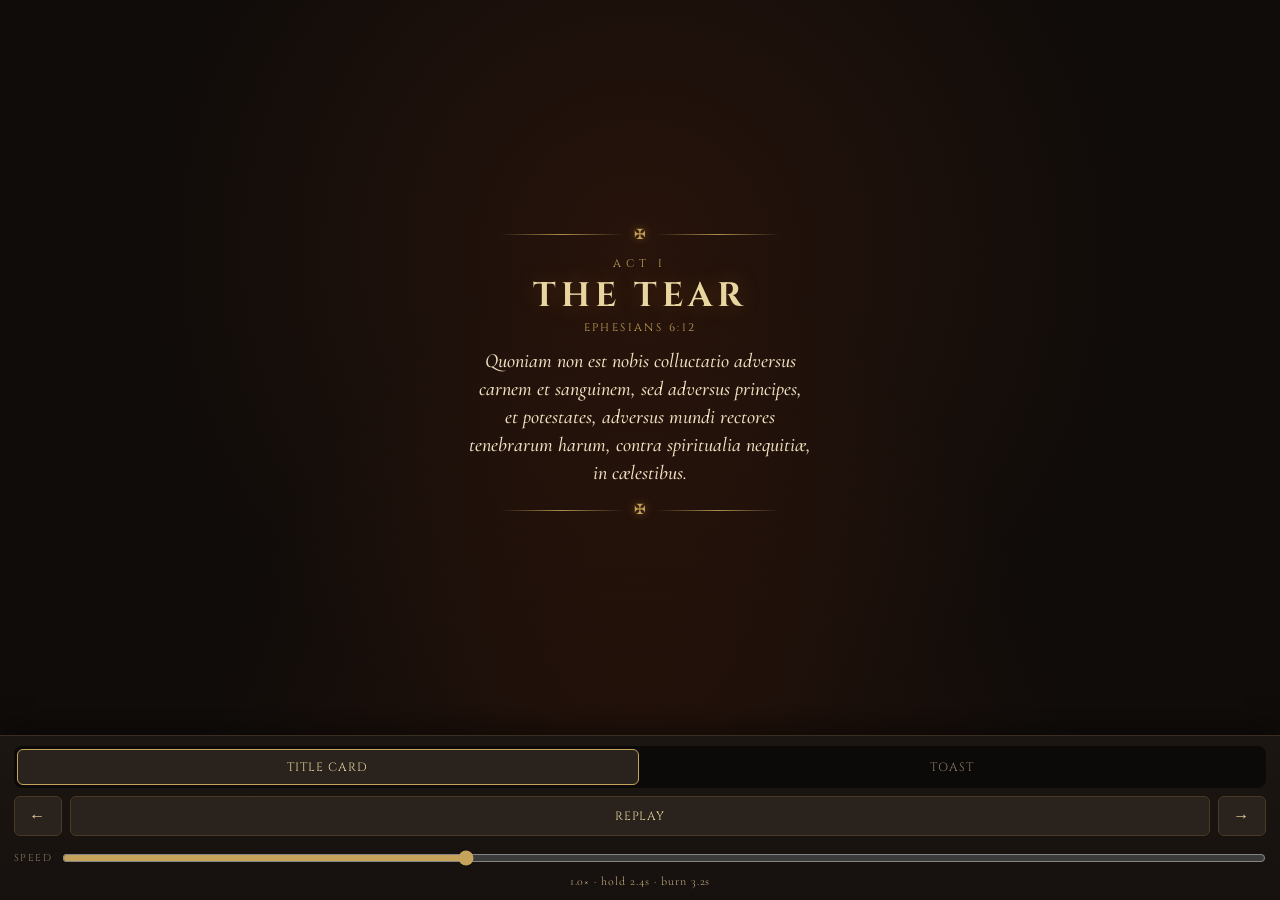
==== verse-test/index.html @ 7f412704 "Add Latin-to-KJV scripture burn feel-test at /verse-test/ Standalone phone page for comparing a full" ====
<!doctype html>
<html lang="en">
<head>
  <meta charset="utf-8" />
  <meta name="viewport" content="width=device-width, initial-scale=1, viewport-fit=cover" />
  <meta name="theme-color" content="#100c0a" />
  <meta name="apple-mobile-web-app-capable" content="yes" />
  <title>Outremer — scripture burn test</title>
  <link rel="icon" href="data:image/svg+xml,<svg xmlns='http://www.w3.org/2000/svg' viewBox='0 0 16 16'><rect width='16' height='16' fill='%23100c0a'/><path d='M7 1h2v5h5v2H9v7H7V8H2V6h5z' fill='%23c5a35a'/></svg>" />
  <link rel="preconnect" href="https://fonts.googleapis.com" />
  <link rel="preconnect" href="https://fonts.gstatic.com" crossorigin />
  <link rel="stylesheet" href="https://fonts.googleapis.com/css2?family=Cinzel:wght@400;700&amp;family=Cormorant+Garamond:ital,wght@0,500;0,600;0,700;1,500;1,600&amp;display=swap" />
  <link rel="stylesheet" href="style.css" />
</head>
<body>
  <div id="app" data-mode="title">
    <div id="stage" aria-live="polite">
      <div id="map" aria-hidden="true">
        <div class="node n1"></div>
        <div class="node n2 consecrated"></div>
        <div class="node n3"></div>
        <div class="node n4"></div>
        <div class="node n5"></div>
      </div>

      <div id="frame">
        <div class="filigree top" aria-hidden="true">
          <span class="rule"></span>
          <span class="cross">✠</span>
          <span class="rule"></span>
        </div>

        <p id="kicker"></p>
        <h1 id="act-title"></h1>

        <div id="card">
          <p id="reference"></p>
          <div id="verse-well">
            <p id="english" class="verse"></p>
            <p id="latin" class="verse" aria-hidden="true"></p>
            <canvas id="embers" aria-hidden="true"></canvas>
          </div>
        </div>

        <div class="filigree bot" aria-hidden="true">
          <span class="rule"></span>
          <span class="cross">✠</span>
          <span class="rule"></span>
        </div>
      </div>
    </div>

    <footer id="chrome">
      <div class="chrome-row modes" role="tablist" aria-label="Presentation mode">
        <button type="button" id="btn-title" class="mode on" role="tab" aria-selected="true">Title card</button>
        <button type="button" id="btn-toast" class="mode" role="tab" aria-selected="false">Toast</button>
      </div>
      <div class="chrome-row actions">
        <button type="button" id="btn-prev" class="act" aria-label="Previous verse">←</button>
        <button type="button" id="btn-replay" class="act wide">Replay</button>
        <button type="button" id="btn-next" class="act" aria-label="Next verse">→</button>
      </div>
      <label class="speed">
        <span id="speed-label">Speed</span>
        <input type="range" id="speed" min="50" max="200" step="10" value="100" aria-valuetext="1 times" />
        <span id="speed-vals"></span>
      </label>
    </footer>
  </div>
  <script src="verse.js"></script>
</body>
</html>
---- verse-test/style.css ----
/* Outremer — scripture burn feel-test. Mobile-first, 390×844. */

:root {
  --ink: #100c0a;
  --ink-2: #1a1410;
  --parchment: #e8d5b0;
  --parchment-deep: #c9ae80;
  --ink-latin: #3a2414;
  --ink-english: #1c120c;
  --gold: #c5a35a;
  --gold-bright: #e8d5a0;
  --ember: #ffb347;
  --ember-hot: #ff6a2a;
  --ember-core: #fff4c8;
  --ash: #2a1610;
  --chrome: #16110e;
  --muted: #8a7a64;
  --safe-t: env(safe-area-inset-top, 0px);
  --safe-b: env(safe-area-inset-bottom, 0px);
  --serif: "Cormorant Garamond", "Palatino Linotype", Palatino, "Times New Roman", serif;
  --display: Cinzel, "Palatino Linotype", Palatino, serif;
}

* { box-sizing: border-box; margin: 0; padding: 0; }
html, body { height: 100%; }
body {
  background: var(--ink);
  color: var(--parchment);
  font-family: var(--serif);
  -webkit-font-smoothing: antialiased;
  text-rendering: optimizeLegibility;
  overflow: hidden;
}

#app {
  height: 100%;
  height: 100dvh;
  display: flex;
  flex-direction: column;
  background:
    radial-gradient(ellipse at 50% 28%, rgba(160, 60, 16, 0.16), transparent 55%),
    radial-gradient(ellipse at 50% 100%, rgba(80, 30, 8, 0.35), transparent 50%),
    var(--ink);
}

/* —— Stage —— */
#stage {
  position: relative;
  flex: 1 1 auto;
  min-height: 0;
  display: flex;
  align-items: center;
  justify-content: center;
  overflow: hidden;
}

#map {
  display: none;
  position: absolute;
  inset: 0;
  background-color: #161310;
  background-image:
    linear-gradient(30deg, rgba(197, 163, 90, 0.045) 12%, transparent 12.5%),
    linear-gradient(150deg, rgba(197, 163, 90, 0.045) 12%, transparent 12.5%),
    linear-gradient(30deg, transparent 87%, rgba(197, 163, 90, 0.045) 87.5%),
    linear-gradient(150deg, transparent 87%, rgba(197, 163, 90, 0.045) 87.5%),
    radial-gradient(ellipse at 50% 0%, rgba(0, 0, 0, 0.15), transparent 60%);
  background-size: 48px 84px, 48px 84px, 48px 84px, 48px 84px, 100% 100%;
}
#app[data-mode="toast"] #map { display: block; }
#app[data-mode="toast"] #stage { align-items: flex-start; justify-content: center; }

.node {
  position: absolute;
  width: 18px;
  height: 18px;
  margin: -9px 0 0 -9px;
  border-radius: 50%;
  background: #2a221c;
  box-shadow: 0 0 0 2px #4a3a28, 0 0 0 5px rgba(16, 10, 8, 0.7);
}
.node.consecrated {
  background: var(--gold-bright);
  box-shadow:
    0 0 0 2px var(--gold),
    0 0 0 5px rgba(16, 10, 8, 0.7),
    0 0 18px 4px rgba(255, 179, 71, 0.45);
  animation: pulse 2.8s ease-in-out infinite;
}
.n1 { top: 22%; left: 28%; }
.n2 { top: 34%; left: 58%; }
.n3 { top: 52%; left: 40%; }
.n4 { top: 63%; left: 72%; }
.n5 { top: 74%; left: 24%; }
@keyframes pulse {
  0%, 100% { box-shadow: 0 0 0 2px var(--gold), 0 0 0 5px rgba(16,10,8,.7), 0 0 14px 3px rgba(255,179,71,.35); }
  50% { box-shadow: 0 0 0 2px var(--gold-bright), 0 0 0 6px rgba(16,10,8,.7), 0 0 26px 6px rgba(255,179,71,.6); }
}

/* —— Title-card / toast frame —— */
#frame {
  position: relative;
  z-index: 2;
  width: min(100%, 390px);
  max-height: 100%;
  display: flex;
  flex-direction: column;
  align-items: center;
  padding: calc(18px + var(--safe-t)) 22px 16px;
  overflow: hidden;
}

#app[data-mode="title"] #frame {
  justify-content: center;
  gap: 0;
}

#app[data-mode="toast"] #frame {
  width: calc(100% - 20px);
  max-width: 390px;
  margin: calc(10px + var(--safe-t)) 10px 0;
  padding: 10px 14px 12px;
  align-self: flex-start;
  background:
    radial-gradient(ellipse at 20% 0%, rgba(255, 220, 160, 0.18), transparent 50%),
    radial-gradient(ellipse at 80% 120%, rgba(90, 40, 10, 0.2), transparent 50%),
    linear-gradient(180deg, #efe0c0 0%, var(--parchment) 40%, #dcc6a0 100%);
  border: 1px solid rgba(90, 60, 24, 0.45);
  box-shadow:
    0 0 0 1px rgba(232, 213, 160, 0.25) inset,
    0 10px 28px rgba(0, 0, 0, 0.55),
    0 0 40px rgba(255, 140, 40, 0.08);
  pointer-events: none;
  opacity: 1;
  transform: translateY(0);
  transition: opacity 0.9s ease, transform 0.9s ease;
}
#app[data-mode="toast"] #frame.is-hidden {
  opacity: 0;
  transform: translateY(-8px);
}

#app[data-mode="toast"] #kicker { color: #6a4a22; }
#app[data-mode="toast"] #act-title { display: none; }
#app[data-mode="toast"] #reference { color: #6a4a22; }
#app[data-mode="toast"] .verse { color: var(--ink-latin); }
#app[data-mode="toast"] #english { color: var(--ink-english); }
#app[data-mode="toast"] .filigree { color: #8a6230; }
#app[data-mode="toast"] .filigree .rule { background: linear-gradient(90deg, transparent, #8a6230, transparent); }
#app[data-mode="toast"] .filigree.bot { margin-top: 8px; }
#app[data-mode="toast"] .filigree.top { margin-bottom: 4px; }

/* Title card typography sits on the dark field, not a heavy page */
#kicker {
  font-family: var(--display);
  font-weight: 400;
  font-size: 11px;
  letter-spacing: 0.42em;
  text-transform: uppercase;
  color: var(--gold);
  text-align: center;
  margin-bottom: 6px;
}
#act-title {
  font-family: var(--display);
  font-weight: 700;
  font-size: clamp(26px, 8vw, 34px);
  letter-spacing: 0.14em;
  text-transform: uppercase;
  color: var(--gold-bright);
  text-align: center;
  line-height: 1.15;
  text-shadow: 0 0 24px rgba(255, 160, 60, 0.22);
  margin-bottom: 4px;
}

.filigree {
  display: flex;
  align-items: center;
  gap: 10px;
  width: 100%;
  max-width: 280px;
  color: var(--gold);
  font-size: 14px;
  margin: 8px 0 14px;
}
.filigree.bot { margin: 16px 0 0; }
.filigree .rule {
  flex: 1;
  height: 1px;
  background: linear-gradient(90deg, transparent, var(--gold), transparent);
  opacity: 0.85;
}
.filigree .cross {
  line-height: 1;
  text-shadow: 0 0 10px rgba(255, 179, 71, 0.45);
}

#card {
  width: 100%;
  min-width: 0;
}

#reference {
  font-family: var(--display);
  font-size: 11px;
  letter-spacing: 0.22em;
  text-transform: uppercase;
  text-align: center;
  color: var(--gold);
  margin-bottom: 12px;
}
#reference .sub {
  display: block;
  margin-top: 3px;
  letter-spacing: 0.16em;
  font-size: 9px;
  opacity: 0.7;
  text-transform: none;
}

#verse-well {
  position: relative;
  width: 100%;
  min-height: 4em;
  display: grid;
  grid-template-columns: 1fr;
}

.verse {
  font-family: var(--serif);
  font-weight: 500;
  font-size: 20px;
  line-height: 1.4;
  text-align: center;
  text-wrap: pretty;
  hyphens: auto;
  -webkit-hyphens: auto;
  grid-area: 1 / 1;
  align-self: center;
  width: 100%;
  margin: 0;
}
#latin {
  position: relative;
  z-index: 2;
  font-style: italic;
  font-weight: 500;
  color: #f0e0c0;
}
#english {
  z-index: 1;
  font-style: normal;
  font-weight: 600;
  color: #f6edd4;
  opacity: 0;
  filter: blur(2px);
  transform: translateY(5px);
}
#app[data-mode="title"] #latin { color: #f0e0c0; }
#app[data-mode="title"] #english { color: #f6edd4; }

#english.is-in {
  opacity: 1;
  filter: blur(0);
  transform: none;
  text-shadow: 0 0 18px rgba(255, 200, 120, 0.28);
  transition:
    opacity var(--eng-ms, 900ms) ease,
    filter var(--eng-ms, 900ms) ease,
    transform var(--eng-ms, 900ms) ease,
    text-shadow 1.6s ease;
}
#english.is-settled { text-shadow: none; }

/* Letter burn states */
#latin .ch {
  display: inline;
  color: inherit;
  transition: none;
}
#latin .ch.ignite {
  color: var(--ember-core);
  text-shadow:
    0 0 4px var(--ember),
    0 0 10px var(--ember-hot),
    0 0 16px rgba(255, 80, 0, 0.8);
}
#latin .ch.char {
  color: #1a0a00;
  text-shadow: 0 0 3px #4a1808, 0 1px 1px rgba(0, 0, 0, 0.6);
  opacity: 0.4;
  filter: blur(0.35px);
}
#latin .ch.gone {
  opacity: 0;
  filter: blur(1.4px);
  text-shadow: none;
}

#embers {
  position: absolute;
  inset: 0;
  width: 100%;
  height: 100%;
  pointer-events: none;
  z-index: 3;
}

#app[data-mode="toast"] .verse { font-size: 15.5px; line-height: 1.35; }
#app[data-mode="toast"] #reference { margin-bottom: 6px; }
#app[data-mode="toast"] #kicker { font-size: 9px; letter-spacing: 0.32em; margin-bottom: 2px; }

/* —— Prototype chrome (always interactive) —— */
#chrome {
  flex: 0 0 auto;
  z-index: 5;
  background: linear-gradient(180deg, #1c1612 0%, var(--chrome) 100%);
  border-top: 1px solid #3a2e22;
  padding: 10px 14px calc(12px + var(--safe-b));
  box-shadow: 0 -12px 24px rgba(0, 0, 0, 0.35);
  pointer-events: auto;
}
.chrome-row {
  display: flex;
  gap: 8px;
  margin-bottom: 8px;
}
.modes { background: #0c0a08; border-radius: 8px; padding: 3px; gap: 3px; }
.mode, .act {
  font-family: var(--display);
  font-size: 12px;
  letter-spacing: 0.08em;
  text-transform: uppercase;
  color: var(--gold-bright);
  background: #2a221c;
  border: 1px solid #4a3a28;
  border-radius: 6px;
  height: 40px;
  padding: 0 12px;
  cursor: pointer;
  -webkit-tap-highlight-color: transparent;
  touch-action: manipulation;
}
.mode { flex: 1; background: transparent; border-color: transparent; color: var(--muted); height: 36px; }
.mode.on { background: #2a221c; border-color: var(--gold); color: var(--gold-bright); }
.act { flex: 0 0 48px; font-size: 16px; }
.act.wide { flex: 1; font-size: 12px; }
.mode:active, .act:active { transform: translateY(1px); background: #3a3024; }

.speed {
  display: grid;
  grid-template-columns: auto 1fr;
  grid-template-rows: auto auto;
  column-gap: 10px;
  align-items: center;
  font-family: var(--display);
  font-size: 10px;
  letter-spacing: 0.14em;
  text-transform: uppercase;
  color: var(--muted);
}
.speed span:first-child { grid-row: 1; }
#speed {
  grid-column: 2;
  grid-row: 1;
  width: 100%;
  accent-color: var(--gold);
  height: 28px;
}
#speed-vals {
  grid-column: 1 / -1;
  text-align: center;
  letter-spacing: 0.08em;
  color: #b8a078;
  margin-top: 2px;
  text-transform: none;
  font-family: var(--serif);
  font-size: 12px;
}

@media (prefers-reduced-motion: reduce) {
  #english, #frame, .node.consecrated { transition: none !important; animation: none !important; }
}
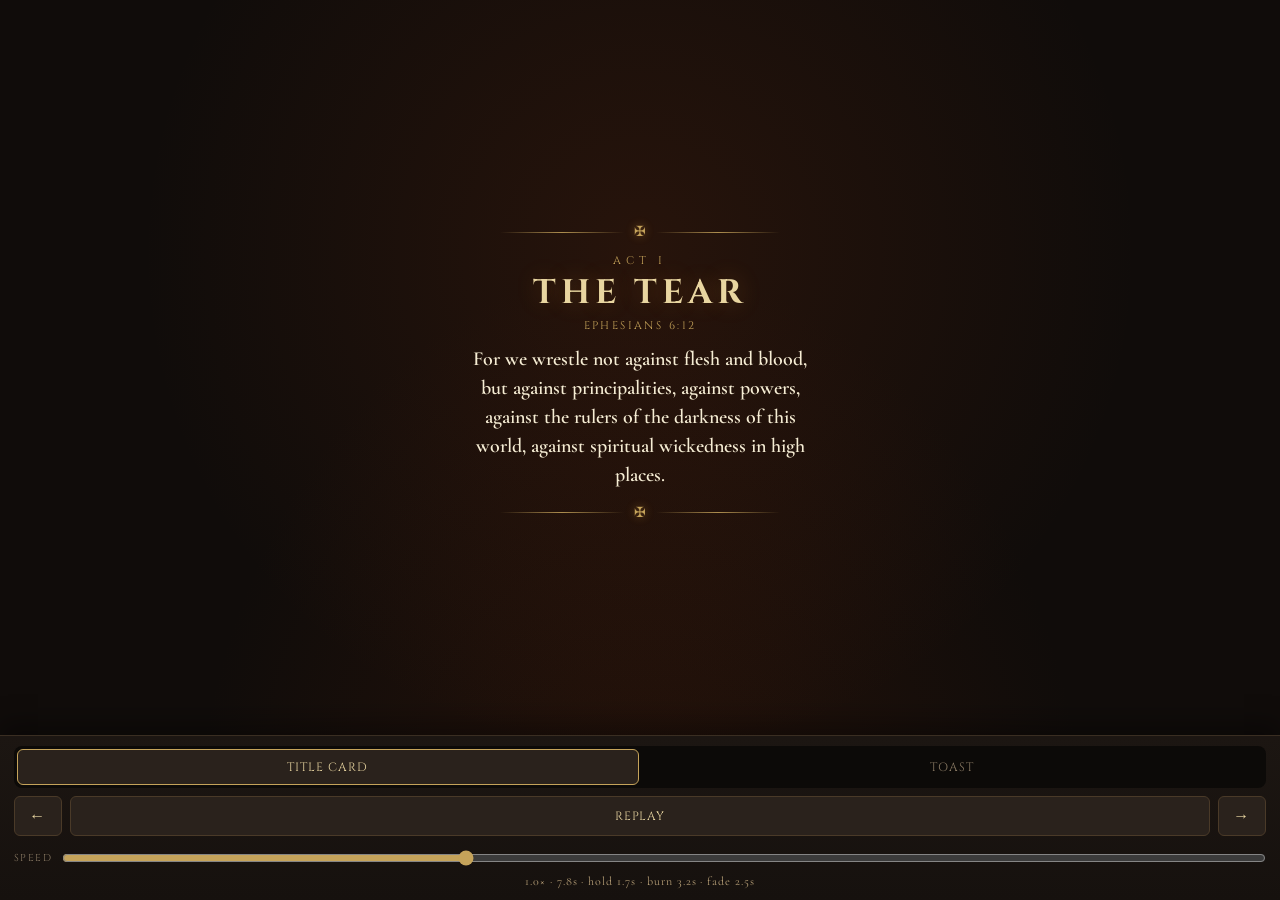
==== commit 0957afcf: "Verse test: letter-by-letter Latin burn, then English fade Each glyph burns away with a CSS-staggere" ====
--- a/verse-test/index.html
+++ b/verse-test/index.html
@@ -38,7 +38,6 @@
           <div id="verse-well">
             <p id="english" class="verse"></p>
             <p id="latin" class="verse" aria-hidden="true"></p>
-            <canvas id="embers" aria-hidden="true"></canvas>
           </div>
         </div>
 
--- a/verse-test/style.css
+++ b/verse-test/style.css
@@ -133,7 +133,7 @@
   pointer-events: none;
   opacity: 1;
   transform: translateY(0);
-  transition: opacity 0.9s ease, transform 0.9s ease;
+  transition: opacity var(--toast-fade-ms, 900ms) ease, transform var(--toast-fade-ms, 900ms) ease;
 }
 #app[data-mode="toast"] #frame.is-hidden {
   opacity: 0;
@@ -231,15 +231,13 @@
   font-family: var(--serif);
   font-weight: 500;
   font-size: 20px;
-  line-height: 1.4;
+  line-height: 1.45;
   text-align: center;
-  text-wrap: pretty;
-  hyphens: auto;
-  -webkit-hyphens: auto;
   grid-area: 1 / 1;
   align-self: center;
   width: 100%;
   margin: 0;
+  /* Both verses share this cell so the card does not resize mid-sequence. */
 }
 #latin {
   position: relative;
@@ -247,64 +245,98 @@
   font-style: italic;
   font-weight: 500;
   color: #f0e0c0;
+  --letter-ink: #f0e0c0;
 }
 #english {
   z-index: 1;
   font-style: normal;
   font-weight: 600;
   color: #f6edd4;
+  --letter-ink: #f6edd4;
+}
+#app[data-mode="title"] #latin { color: #f0e0c0; --letter-ink: #f0e0c0; }
+#app[data-mode="title"] #english { color: #f6edd4; --letter-ink: #f6edd4; }
+#app[data-mode="toast"] #latin { color: var(--ink-latin); --letter-ink: var(--ink-latin); }
+#app[data-mode="toast"] #english { color: var(--ink-english); --letter-ink: var(--ink-english); }
+
+/* Keep wrapping at word boundaries; letters inside a word never split. */
+.word {
+  display: inline-block;
+  white-space: nowrap;
+}
+.ch {
+  display: inline-block;
+  color: inherit;
+}
+
+/* Latin: default fully visible. After --hold-ms, each glyph burns in reading order. */
+#latin.play .ch {
+  animation: letter-burn var(--burn-letter-ms, 580ms) linear forwards;
+  animation-delay: calc(var(--hold-ms, 0ms) + var(--i) * var(--burn-stagger-ms, 16ms));
+}
+@keyframes letter-burn {
+  0% {
+    opacity: 1;
+    color: var(--letter-ink);
+    text-shadow: none;
+    transform: translateY(0);
+  }
+  14% {
+    opacity: 1;
+    color: var(--ember-core);
+    text-shadow:
+      0 0 4px var(--ember),
+      0 0 10px var(--ember-hot),
+      0 0 16px rgba(255, 80, 0, 0.85);
+    transform: translateY(0);
+  }
+  36% {
+    opacity: 0.85;
+    color: #2a0c00;
+    text-shadow: 0 0 4px #4a1808;
+    transform: translateY(-2px);
+  }
+  100% {
+    opacity: 0;
+    color: #1a0a00;
+    text-shadow: none;
+    transform: translateY(-8px);
+  }
+}
+
+/* English: letters occupy space from the start (opacity 0) so layout is reserved.
+   Fade begins only after the Latin wave and the pause. */
+#english .ch {
   opacity: 0;
-  filter: blur(2px);
-  transform: translateY(5px);
-}
-#app[data-mode="title"] #latin { color: #f0e0c0; }
-#app[data-mode="title"] #english { color: #f6edd4; }
-
-#english.is-in {
-  opacity: 1;
-  filter: blur(0);
-  transform: none;
-  text-shadow: 0 0 18px rgba(255, 200, 120, 0.28);
-  transition:
-    opacity var(--eng-ms, 900ms) ease,
-    filter var(--eng-ms, 900ms) ease,
-    transform var(--eng-ms, 900ms) ease,
-    text-shadow 1.6s ease;
-}
-#english.is-settled { text-shadow: none; }
-
-/* Letter burn states */
-#latin .ch {
-  display: inline;
-  color: inherit;
-  transition: none;
-}
-#latin .ch.ignite {
-  color: var(--ember-core);
-  text-shadow:
-    0 0 4px var(--ember),
-    0 0 10px var(--ember-hot),
-    0 0 16px rgba(255, 80, 0, 0.8);
-}
-#latin .ch.char {
-  color: #1a0a00;
-  text-shadow: 0 0 3px #4a1808, 0 1px 1px rgba(0, 0, 0, 0.6);
-  opacity: 0.4;
-  filter: blur(0.35px);
-}
-#latin .ch.gone {
-  opacity: 0;
-  filter: blur(1.4px);
-  text-shadow: none;
-}
-
-#embers {
-  position: absolute;
-  inset: 0;
-  width: 100%;
-  height: 100%;
-  pointer-events: none;
-  z-index: 3;
+}
+#english.play .ch {
+  animation: letter-fade var(--fade-letter-ms, 500ms) ease-out forwards;
+  animation-delay: calc(
+    var(--hold-ms, 0ms)
+    + var(--burn-wave-ms, 0ms)
+    + var(--pause-ms, 0ms)
+    + var(--i) * var(--fade-stagger-ms, 13ms)
+  );
+}
+@keyframes letter-fade {
+  0% {
+    opacity: 0;
+    color: #ffd89a;
+    text-shadow: 0 0 8px rgba(255, 180, 80, 0.65);
+    transform: translateY(4px);
+  }
+  50% {
+    opacity: 1;
+    color: #ffe7c0;
+    text-shadow: 0 0 8px rgba(255, 200, 120, 0.4);
+    transform: translateY(0);
+  }
+  100% {
+    opacity: 1;
+    color: var(--letter-ink);
+    text-shadow: none;
+    transform: translateY(0);
+  }
 }
 
 #app[data-mode="toast"] .verse { font-size: 15.5px; line-height: 1.35; }
@@ -379,6 +411,16 @@
   font-size: 12px;
 }
 
+/* Reduced motion: a simple paragraph crossfade, no per-letter waves. */
 @media (prefers-reduced-motion: reduce) {
-  #english, #frame, .node.consecrated { transition: none !important; animation: none !important; }
-}
+  .node.consecrated { animation: none !important; }
+  #latin.play .ch,
+  #english.play .ch { animation: none !important; }
+  #english .ch { opacity: 1; }
+  #latin, #english {
+    transition: opacity var(--rm-fade-ms, 700ms) ease;
+  }
+  #english { opacity: 0; }
+  #latin.rm-out { opacity: 0; }
+  #english.rm-in { opacity: 1; }
+}
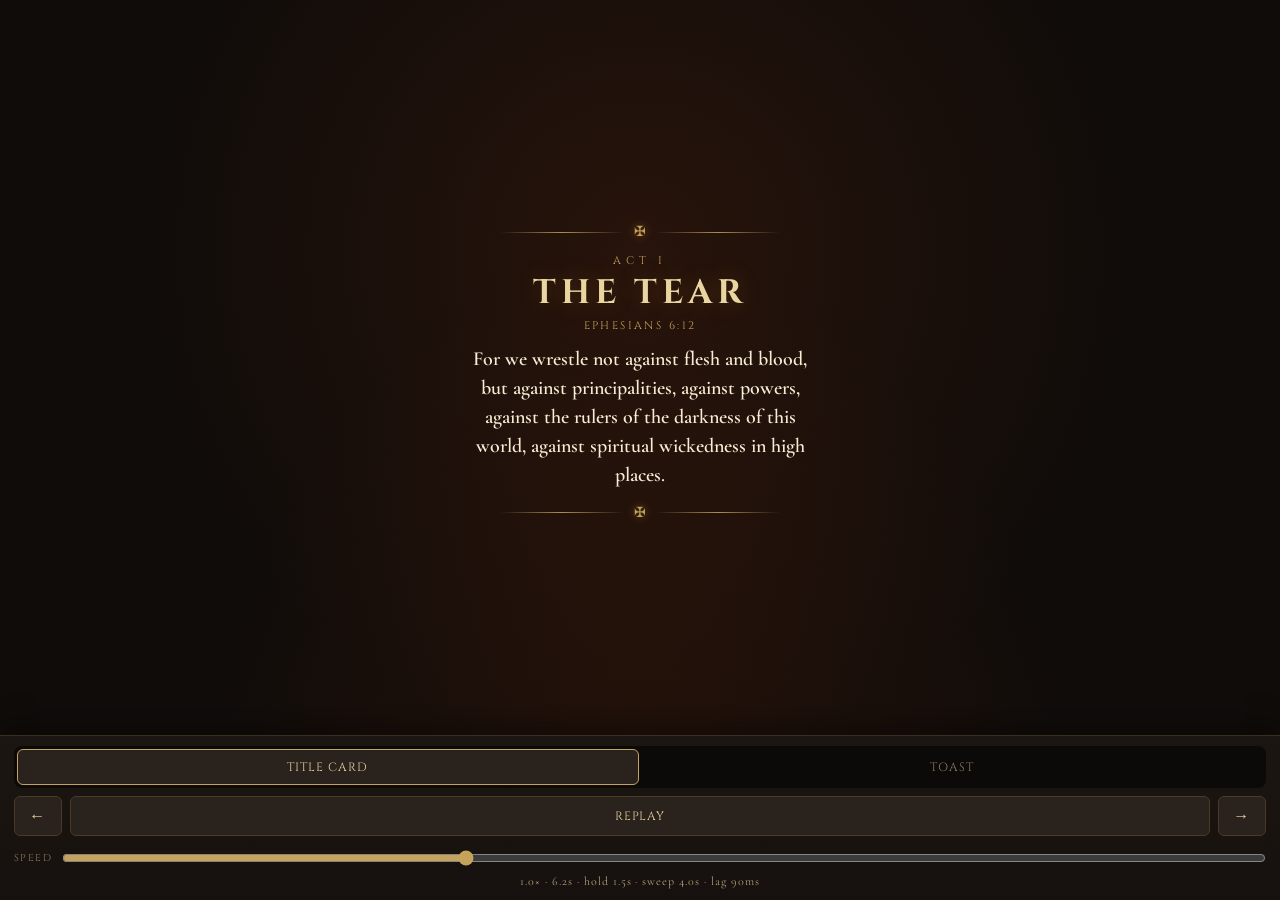
==== commit 97b224d9: "verse-test: cache-bust assets" ====
--- a/verse-test/index.html
+++ b/verse-test/index.html
@@ -66,6 +66,6 @@
       </label>
     </footer>
   </div>
-  <script src="verse.js"></script>
+  <script src="verse.js?v=6132b72"></script>
 </body>
 </html>
--- a/verse-test/style.css
+++ b/verse-test/style.css
@@ -234,10 +234,10 @@
   line-height: 1.45;
   text-align: center;
   grid-area: 1 / 1;
-  align-self: center;
+  align-self: start;
   width: 100%;
   margin: 0;
-  /* Both verses share this cell so the card does not resize mid-sequence. */
+  /* Top-aligned in the same cell so the fire-front shares one spatial path. */
 }
 #latin {
   position: relative;
@@ -269,10 +269,10 @@
   color: inherit;
 }
 
-/* Latin: default fully visible. After --hold-ms, each glyph burns in reading order. */
+/* Delays are computed in JS from each glyph's wrapped position (--delay). */
 #latin.play .ch {
-  animation: letter-burn var(--burn-letter-ms, 580ms) linear forwards;
-  animation-delay: calc(var(--hold-ms, 0ms) + var(--i) * var(--burn-stagger-ms, 16ms));
+  animation: letter-burn var(--burn-letter-ms, 540ms) linear forwards;
+  animation-delay: var(--delay, 0ms);
 }
 @keyframes letter-burn {
   0% {
@@ -290,8 +290,8 @@
       0 0 16px rgba(255, 80, 0, 0.85);
     transform: translateY(0);
   }
-  36% {
-    opacity: 0.85;
+  32% {
+    opacity: 0.7;
     color: #2a0c00;
     text-shadow: 0 0 4px #4a1808;
     transform: translateY(-2px);
@@ -300,35 +300,41 @@
     opacity: 0;
     color: #1a0a00;
     text-shadow: none;
-    transform: translateY(-8px);
-  }
-}
-
-/* English: letters occupy space from the start (opacity 0) so layout is reserved.
-   Fade begins only after the Latin wave and the pause. */
+    transform: translateY(-7px);
+  }
+}
+
+/* English occupies space from the start (opacity 0) so the card does not resize.
+   Each glyph ignites just behind the front, cooling from ember to ink. */
 #english .ch {
   opacity: 0;
 }
 #english.play .ch {
-  animation: letter-fade var(--fade-letter-ms, 500ms) ease-out forwards;
-  animation-delay: calc(
-    var(--hold-ms, 0ms)
-    + var(--burn-wave-ms, 0ms)
-    + var(--pause-ms, 0ms)
-    + var(--i) * var(--fade-stagger-ms, 13ms)
-  );
-}
-@keyframes letter-fade {
+  animation: letter-ignite var(--ignite-letter-ms, 580ms) ease-out forwards;
+  animation-delay: var(--delay, 0ms);
+}
+@keyframes letter-ignite {
   0% {
     opacity: 0;
-    color: #ffd89a;
-    text-shadow: 0 0 8px rgba(255, 180, 80, 0.65);
-    transform: translateY(4px);
-  }
-  50% {
+    color: var(--ember-core);
+    text-shadow:
+      0 0 4px var(--ember),
+      0 0 10px var(--ember-hot),
+      0 0 16px rgba(255, 80, 0, 0.85);
+    transform: translateY(2px);
+  }
+  18% {
+    opacity: 1;
+    color: #fff4c8;
+    text-shadow:
+      0 0 5px var(--ember),
+      0 0 12px var(--ember-hot);
+    transform: translateY(0);
+  }
+  52% {
     opacity: 1;
     color: #ffe7c0;
-    text-shadow: 0 0 8px rgba(255, 200, 120, 0.4);
+    text-shadow: 0 0 6px rgba(255, 180, 80, 0.35);
     transform: translateY(0);
   }
   100% {
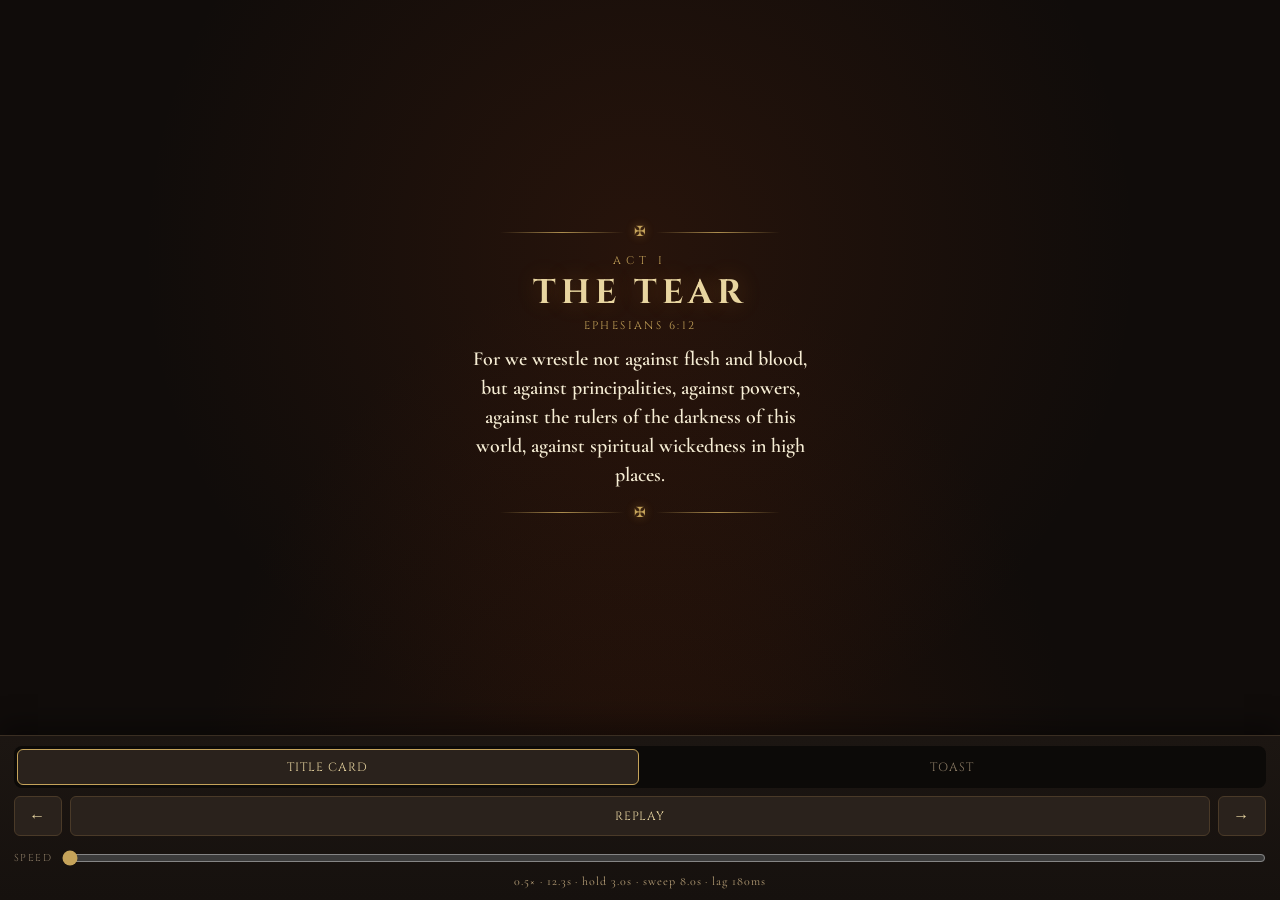
==== commit 7c0cfd95: "Scripture: lock title-card burn at 0.5x speed; CONFIG.scripture" ====
--- a/verse-test/index.html
+++ b/verse-test/index.html
@@ -61,7 +61,7 @@
       </div>
       <label class="speed">
         <span id="speed-label">Speed</span>
-        <input type="range" id="speed" min="50" max="200" step="10" value="100" aria-valuetext="1 times" />
+        <input type="range" id="speed" min="50" max="200" step="10" value="50" aria-valuetext="0.5 times" />
         <span id="speed-vals"></span>
       </label>
     </footer>
